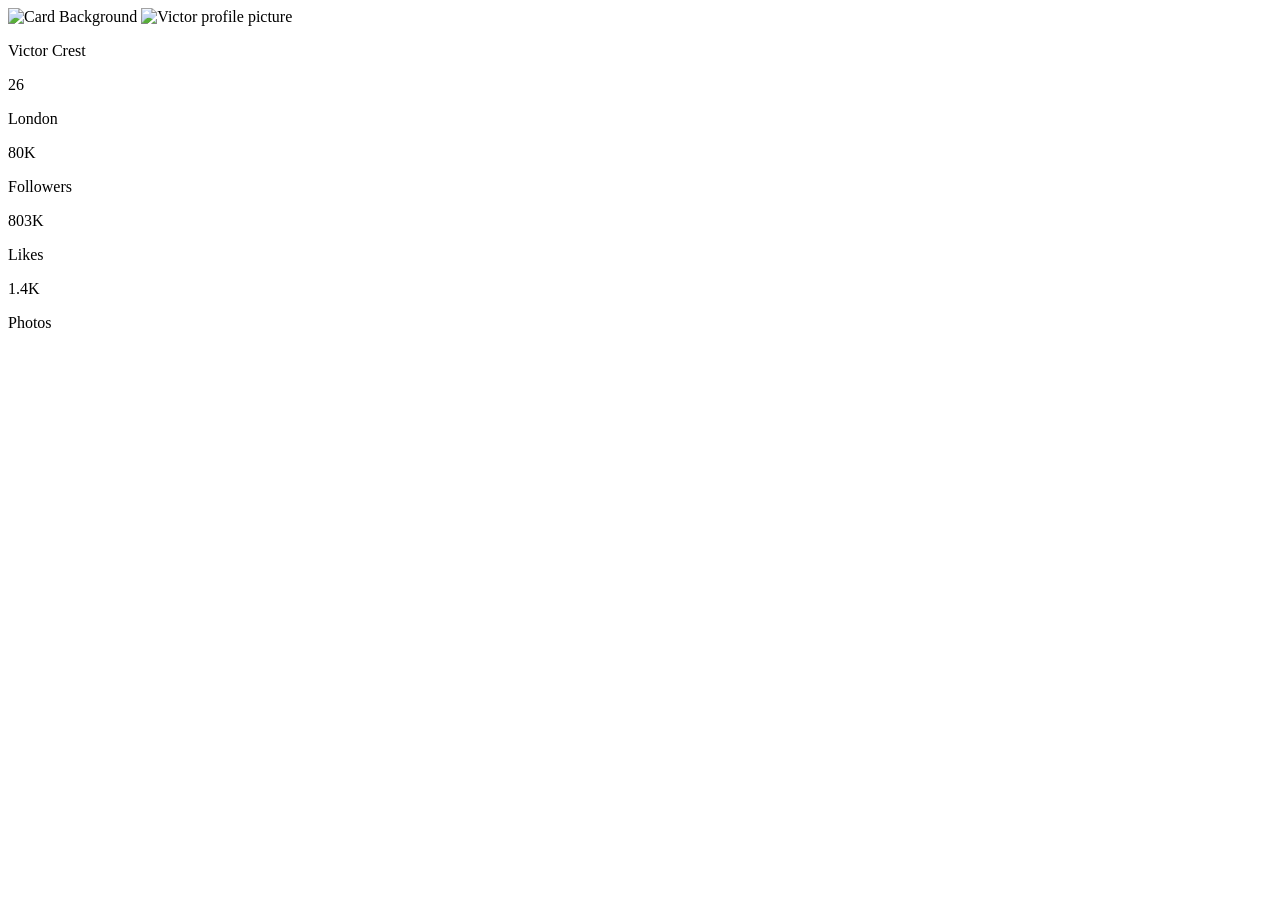
==== docs/index.html @ 7027df44 "Moving index.html to /docs" ====
<!DOCTYPE html>
<html lang="en">
  <head>
    <meta charset="UTF-8">
    <meta name="viewport" content="width=device-width, initial-scale=1.0">
    <link rel="icon" type="image/png" sizes="32x32" href="./images/favicon-32x32.png">
    <link rel="stylesheet" href="style.css">
    <title>Frontend Mentor | Profile card component</title>
  </head>
  <body>
    <main class="card">
      <img src="images/bg-pattern-card.svg" alt="Card Background" class="card-bg">

      <img src="images/image-victor.jpg" alt="Victor profile picture" class="profile-pic">

      <div class="name-and-age">
        <p class="name">Victor Crest</p>
        <p class="age">26</p>
      </div>
      <p class="location">London</p>

      <article class="stats">
        <div class="followers">
          <p id="followers-stat" class="stats-count">80K</p>
          <p id="followers" class="stats-name">Followers</p>
        </div>
        <div class="likes">
          <p id="likes-stat" class="stats-count">803K</p>
          <p id="likes" class="stats-name">Likes</p>
        </div>
        <div class="photos">
          <p id="photos-count" class="stats-count">1.4K</p>
          <p id="photos" class="stats-name">Photos</p>
        </div>
      </article>
    </main>
  </body>
</html>
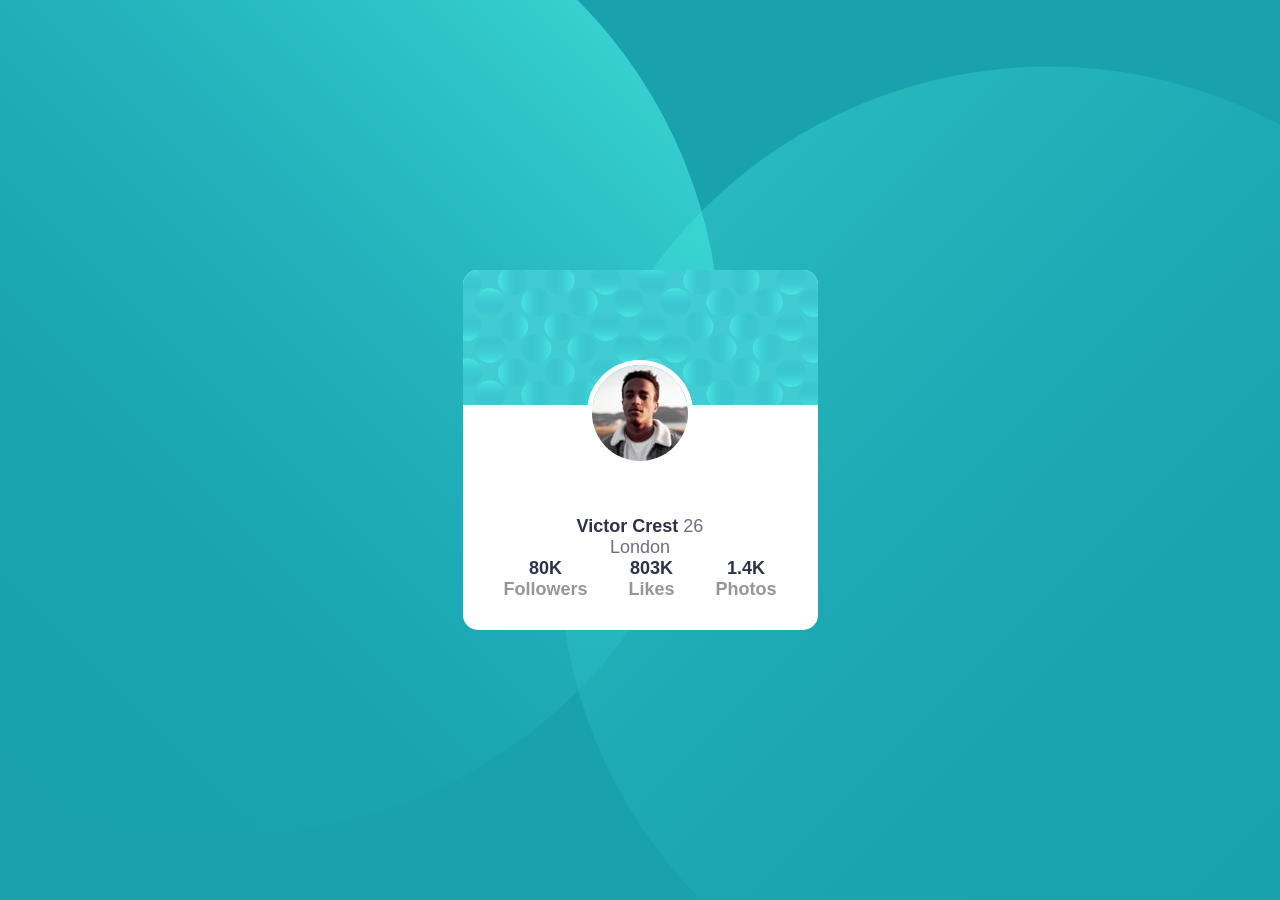
==== commit a8c866a9: "Edit index.html" ====
--- a/docs/index.html
+++ b/docs/index.html
@@ -8,18 +8,20 @@
     <title>Frontend Mentor | Profile card component</title>
   </head>
   <body>
-    <main class="card">
+    <h1 class="card">
       <img src="images/bg-pattern-card.svg" alt="Card Background" class="card-bg">
 
       <img src="images/image-victor.jpg" alt="Victor profile picture" class="profile-pic">
 
-      <div class="name-and-age">
-        <p class="name">Victor Crest</p>
-        <p class="age">26</p>
+      <div class="personal-stats">
+        <div class="name-and-age">
+          <p class="name">Victor Crest</p>
+          <p class="age">26</p>
+        </div>
+        <p class="location">London</p>
       </div>
-      <p class="location">London</p>
 
-      <article class="stats">
+      <div class="stats">
         <div class="followers">
           <p id="followers-stat" class="stats-count">80K</p>
           <p id="followers" class="stats-name">Followers</p>
@@ -32,7 +34,7 @@
           <p id="photos-count" class="stats-count">1.4K</p>
           <p id="photos" class="stats-name">Photos</p>
         </div>
-      </article>
-    </main>
+      </div>
+    </h1>
   </body>
 </html>
--- a/docs/style.css
+++ b/docs/style.css
@@ -0,0 +1,98 @@
+@charset "UTF-8";
+
+@import url('https://fonts.googleapis.com/css2?family=Kumbh+Sans:wght@400;700&display=swap');
+
+:root {
+    --bg-color: #19a2ae;
+    --color1: #2d3248; /* name */
+    --color2: #6a6f81; /* stats */
+    --color3: #969696; /* other */
+}
+
+* {
+    margin: 0;
+    padding: 0;
+    font-family: 'Kumbh Sans', sans-serif;
+    font-size: 18px;
+}
+
+body {
+    height: 100vh;
+    background-color: var(--bg-color);
+    background-image: url(images/bg-pattern-top.svg), url(images/bg-pattern-bottom.svg);
+    background-repeat: no-repeat;
+    background-position: -85% 185%, 185% -85%;
+    display: flex;
+    align-items: center;
+    justify-content: center;
+}
+
+.card {
+    width: 355px;
+    height: 360px;
+    background-color: white;
+    border-radius: 15px;
+}
+
+.card-bg {
+    width: 100%;
+    height: 135px;
+    border-radius: 15px 15px 0 0;
+}
+
+.profile-pic {
+    display: block;
+    position: relative;
+    border-radius: 50%;
+    width: 96px;
+    height: auto;
+    top: -14%;
+    border: 5px solid white;
+    margin: auto;
+}
+
+p {
+    text-align: center;
+}
+
+.name, .stats-count {
+    font-weight: 700;
+}
+
+.age, .location {
+    font-weight: 400;
+    color: var(--color2);
+}
+
+.name-and-age, .location {
+    position: relative;
+    text-align: center;
+    top: -9%;
+}
+
+.name {
+    display: inline-block;
+    color: var(--color1);
+}
+
+.age {
+    display: inline-block;
+}
+
+.stats {
+    height: fit-content;
+    display: flex;
+    justify-content: space-evenly;
+}
+
+.stats-count {
+    color: var(--color1);
+}
+
+.stats-name {
+    color: var(--color3);
+}
+
+.followers, .likes, .photos {
+    display: inline-block;
+}
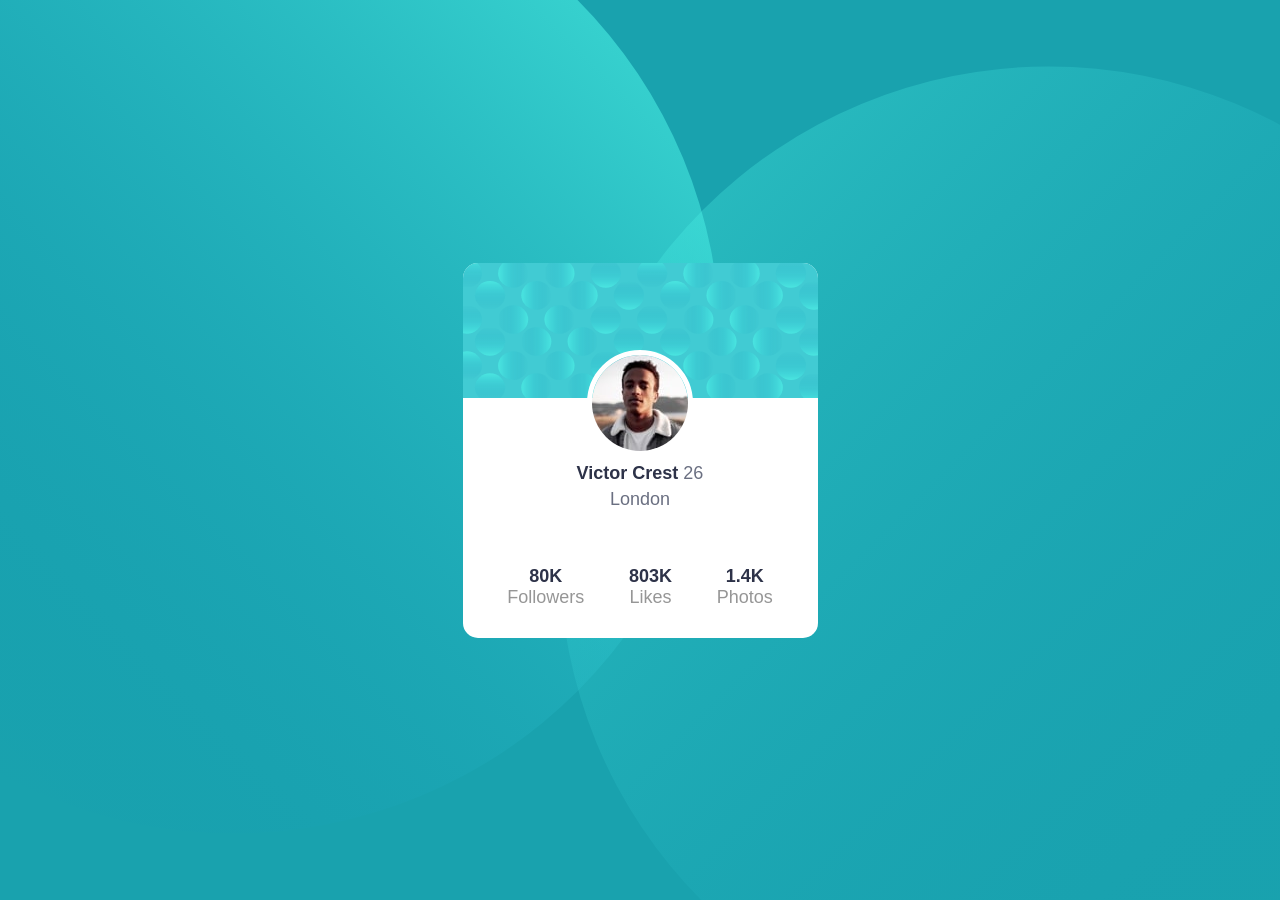
==== commit 2cea7a84: "Update index.html" ====
--- a/docs/index.html
+++ b/docs/index.html
@@ -8,8 +8,8 @@
     <title>Frontend Mentor | Profile card component</title>
   </head>
   <body>
-    <h1 class="card">
-      <img src="images/bg-pattern-card.svg" alt="Card Background" class="card-bg">
+    <main class="card">
+      <h1><img src="images/bg-pattern-card.svg" alt="Card Background" class="card-bg"></h1>
 
       <img src="images/image-victor.jpg" alt="Victor profile picture" class="profile-pic">
 
@@ -35,6 +35,6 @@
           <p id="photos" class="stats-name">Photos</p>
         </div>
       </div>
-    </h1>
+    </main>
   </body>
 </html>
--- a/docs/style.css
+++ b/docs/style.css
@@ -27,13 +27,18 @@
     justify-content: center;
 }
 
+h1 {
+    font-weight: normal;
+    font-size: inherit;
+}
+
 .card {
     width: 355px;
-    height: 360px;
+    height: auto;
     background-color: white;
     border-radius: 15px;
 }
-
+ 
 .card-bg {
     width: 100%;
     height: 135px;
@@ -46,13 +51,18 @@
     border-radius: 50%;
     width: 96px;
     height: auto;
-    top: -14%;
+    transform: translateY(-50%);
     border: 5px solid white;
     margin: auto;
 }
 
 p {
     text-align: center;
+}
+
+.personal-stats {
+    padding-bottom: 10px;
+    transform: translateY(-80%);
 }
 
 .name, .stats-count {
@@ -67,7 +77,6 @@
 .name-and-age, .location {
     position: relative;
     text-align: center;
-    top: -9%;
 }
 
 .name {
@@ -79,7 +88,12 @@
     display: inline-block;
 }
 
+.location {
+    padding-top: 5px;
+}
+
 .stats {
+    padding-bottom: 30px;
     height: fit-content;
     display: flex;
     justify-content: space-evenly;
